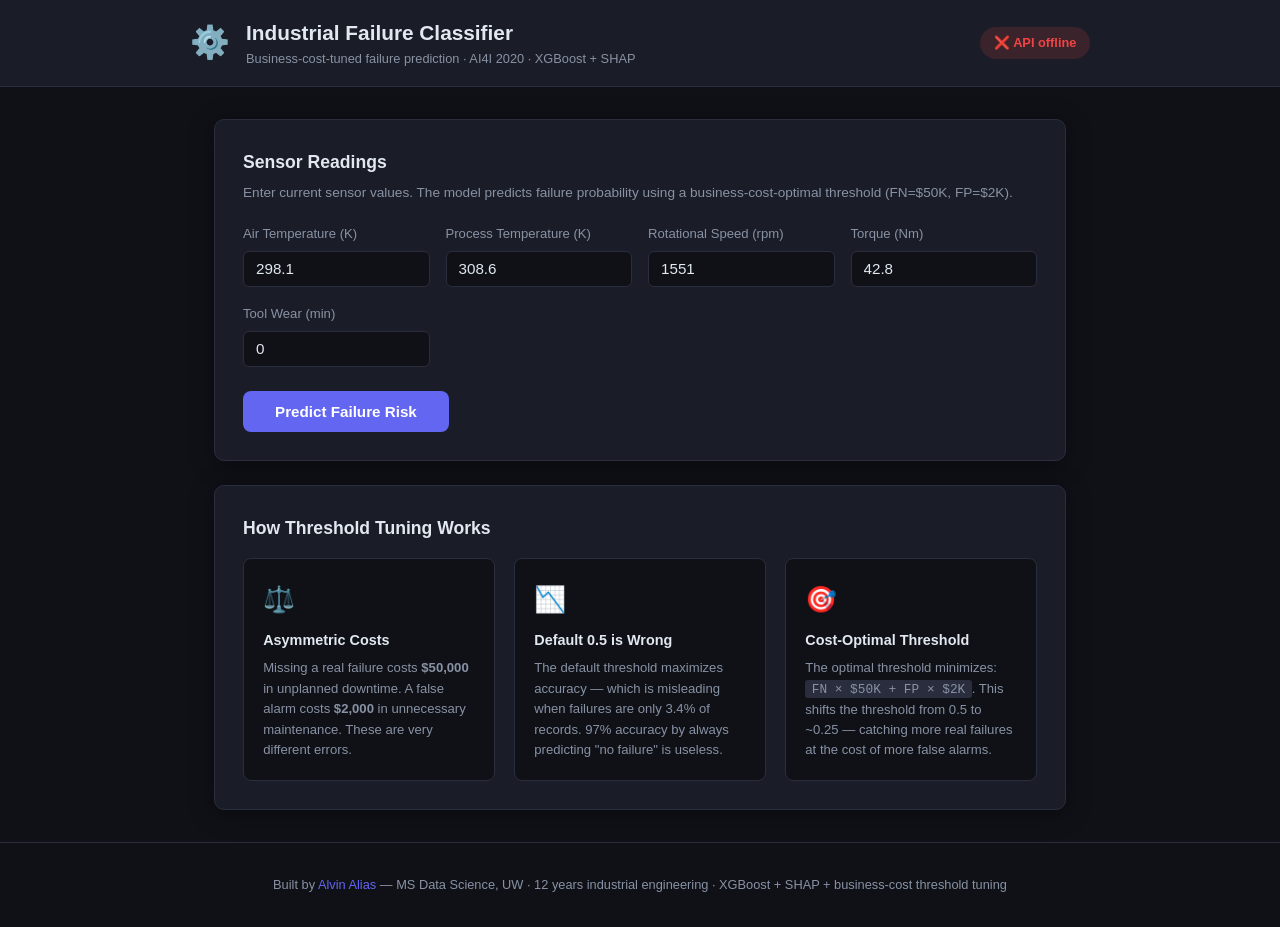
==== frontend/index.html @ fd27b3c8 "Initial scaffold: Industrial Failure Classification slot 7 - XGBoost + SMOTE + SHAP + business-cost " ====
<!DOCTYPE html>
<html lang="en">
<head>
  <meta charset="UTF-8" />
  <meta name="viewport" content="width=device-width, initial-scale=1.0" />
  <title>Industrial Failure Classifier</title>
  <link rel="stylesheet" href="style.css" />
</head>
<body>
  <header>
    <div class="header-inner">
      <div class="header-title">
        <span class="header-icon">⚙️</span>
        <div>
          <h1>Industrial Failure Classifier</h1>
          <p class="header-sub">Business-cost-tuned failure prediction · AI4I 2020 · XGBoost + SHAP</p>
        </div>
      </div>
      <div id="api-status" class="status-badge status-checking">⏳ Checking API…</div>
    </div>
  </header>

  <main>
    <section class="card input-card">
      <h2>Sensor Readings</h2>
      <p class="section-hint">Enter current sensor values. The model predicts failure probability using a business-cost-optimal threshold (FN=$50K, FP=$2K).</p>

      <div class="form-grid">
        <label class="form-group">
          <span class="label-text">Air Temperature (K)</span>
          <input type="number" id="air_temp" value="298.1" step="0.1" min="290" max="310" />
        </label>
        <label class="form-group">
          <span class="label-text">Process Temperature (K)</span>
          <input type="number" id="proc_temp" value="308.6" step="0.1" min="305" max="315" />
        </label>
        <label class="form-group">
          <span class="label-text">Rotational Speed (rpm)</span>
          <input type="number" id="rpm" value="1551" step="1" min="1168" max="2886" />
        </label>
        <label class="form-group">
          <span class="label-text">Torque (Nm)</span>
          <input type="number" id="torque" value="42.8" step="0.1" min="3.8" max="76.6" />
        </label>
        <label class="form-group">
          <span class="label-text">Tool Wear (min)</span>
          <input type="number" id="wear" value="0" step="1" min="0" max="253" />
        </label>
      </div>

      <button id="predict-btn" onclick="runPrediction()">Predict Failure Risk</button>
    </section>

    <section id="result-section" class="card result-card hidden">
      <h2>Risk Assessment</h2>
      <div class="risk-display">
        <div id="risk-badge" class="risk-badge risk-low">
          <span id="risk-icon">✅</span>
          <span id="risk-label">Low Risk</span>
        </div>
        <div class="probability-display">
          <div class="prob-number" id="prob-number">0.00%</div>
          <div class="prob-label">Failure Probability</div>
        </div>
        <div class="threshold-info">
          <span id="threshold-text">Threshold: 0.5 · Prediction: No Failure</span>
        </div>
      </div>

      <div id="cost-warning" class="cost-warning hidden">
        ⚠️ <strong>Estimated cost if failure missed:</strong> <span id="cost-value">$0</span>
      </div>

      <div id="shap-section" class="shap-section hidden">
        <h3>Top Contributing Factors</h3>
        <p class="section-hint">SHAP values show each sensor's contribution to the predicted risk.</p>
        <div id="shap-bars"></div>
      </div>
    </section>

    <section class="card info-card">
      <h2>How Threshold Tuning Works</h2>
      <div class="info-grid">
        <div class="info-item">
          <div class="info-icon">⚖️</div>
          <h3>Asymmetric Costs</h3>
          <p>Missing a real failure costs <strong>$50,000</strong> in unplanned downtime. A false alarm costs <strong>$2,000</strong> in unnecessary maintenance. These are very different errors.</p>
        </div>
        <div class="info-item">
          <div class="info-icon">📉</div>
          <h3>Default 0.5 is Wrong</h3>
          <p>The default threshold maximizes accuracy — which is misleading when failures are only 3.4% of records. 97% accuracy by always predicting "no failure" is useless.</p>
        </div>
        <div class="info-item">
          <div class="info-icon">🎯</div>
          <h3>Cost-Optimal Threshold</h3>
          <p>The optimal threshold minimizes: <code>FN × $50K + FP × $2K</code>. This shifts the threshold from 0.5 to ~0.25 — catching more real failures at the cost of more false alarms.</p>
        </div>
      </div>
    </section>
  </main>

  <footer>
    <p>Built by <a href="https://github.com/aalias01" target="_blank">Alvin Alias</a> — MS Data Science, UW · 12 years industrial engineering · XGBoost + SHAP + business-cost threshold tuning</p>
  </footer>

  <script src="app.js"></script>
</body>
</html>
---- frontend/style.css ----
:root {
  --bg:        #0f1117;
  --surface:   #1a1d27;
  --border:    #2a2d3e;
  --text:      #e2e8f0;
  --muted:     #8892a4;
  --accent:    #6366f1;
  --green:     #22c55e;
  --yellow:    #eab308;
  --red:       #ef4444;
  --radius:    10px;
  --shadow:    0 4px 24px rgba(0,0,0,0.4);
}

* { box-sizing: border-box; margin: 0; padding: 0; }

body {
  background: var(--bg);
  color: var(--text);
  font-family: 'Inter', -apple-system, BlinkMacSystemFont, 'Segoe UI', sans-serif;
  font-size: 15px;
  line-height: 1.6;
  min-height: 100vh;
}

/* Header */
header {
  background: var(--surface);
  border-bottom: 1px solid var(--border);
  padding: 1rem 2rem;
  position: sticky; top: 0; z-index: 100;
}
.header-inner {
  max-width: 900px; margin: 0 auto;
  display: flex; align-items: center; justify-content: space-between; gap: 1rem;
}
.header-title { display: flex; align-items: center; gap: 1rem; }
.header-icon { font-size: 2rem; }
h1 { font-size: 1.3rem; font-weight: 700; }
.header-sub { font-size: 0.8rem; color: var(--muted); }

.status-badge {
  padding: 0.35rem 0.85rem; border-radius: 20px;
  font-size: 0.8rem; font-weight: 600; white-space: nowrap;
}
.status-checking { background: #2a2d3e; color: var(--muted); }
.status-ok       { background: rgba(34,197,94,0.15); color: var(--green); }
.status-error    { background: rgba(239,68,68,0.15); color: var(--red); }

/* Main */
main { max-width: 900px; margin: 0 auto; padding: 2rem 1.5rem; display: flex; flex-direction: column; gap: 1.5rem; }

/* Card */
.card {
  background: var(--surface);
  border: 1px solid var(--border);
  border-radius: var(--radius);
  padding: 1.75rem;
  box-shadow: var(--shadow);
}
.card h2 { font-size: 1.1rem; font-weight: 700; margin-bottom: 0.4rem; }
.section-hint { font-size: 0.85rem; color: var(--muted); margin-bottom: 1.2rem; }

/* Form */
.form-grid {
  display: grid;
  grid-template-columns: repeat(auto-fill, minmax(180px, 1fr));
  gap: 1rem;
  margin-bottom: 1.5rem;
}
.form-group { display: flex; flex-direction: column; gap: 0.4rem; }
.label-text { font-size: 0.82rem; color: var(--muted); font-weight: 500; }
input[type="number"] {
  background: var(--bg); border: 1px solid var(--border);
  color: var(--text); border-radius: 6px; padding: 0.55rem 0.75rem;
  font-size: 0.95rem; width: 100%;
  transition: border-color 0.2s;
}
input[type="number"]:focus { outline: none; border-color: var(--accent); }

button {
  background: var(--accent); color: #fff;
  border: none; border-radius: 8px;
  padding: 0.75rem 2rem; font-size: 0.95rem; font-weight: 600;
  cursor: pointer; transition: background 0.2s, opacity 0.2s;
}
button:hover { background: #818cf8; }
button:disabled { opacity: 0.5; cursor: not-allowed; }

/* Risk display */
.risk-display {
  display: flex; align-items: center; gap: 2rem; flex-wrap: wrap;
  margin-bottom: 1.2rem;
}
.risk-badge {
  display: flex; align-items: center; gap: 0.6rem;
  padding: 0.75rem 1.5rem; border-radius: 8px; font-size: 1.1rem; font-weight: 700;
}
.risk-low    { background: rgba(34,197,94,0.15); color: var(--green); }
.risk-medium { background: rgba(234,179,8,0.15);  color: var(--yellow); }
.risk-high   { background: rgba(239,68,68,0.15);  color: var(--red); }

.probability-display { text-align: center; }
.prob-number { font-size: 2.4rem; font-weight: 800; line-height: 1; }
.prob-label  { font-size: 0.8rem; color: var(--muted); margin-top: 0.2rem; }
.threshold-info { font-size: 0.82rem; color: var(--muted); }

.cost-warning {
  background: rgba(239,68,68,0.1); border: 1px solid rgba(239,68,68,0.3);
  border-radius: 6px; padding: 0.75rem 1rem;
  font-size: 0.9rem; color: var(--red);
  margin-bottom: 1rem;
}

/* SHAP bars */
.shap-section h3 { font-size: 0.95rem; margin-bottom: 0.3rem; }
.shap-bars { margin-top: 0.8rem; display: flex; flex-direction: column; gap: 0.6rem; }
.shap-row { display: grid; grid-template-columns: 180px 1fr 70px; align-items: center; gap: 0.75rem; font-size: 0.82rem; }
.shap-name { color: var(--muted); white-space: nowrap; overflow: hidden; text-overflow: ellipsis; }
.shap-bar-track { background: var(--border); border-radius: 4px; height: 8px; overflow: hidden; }
.shap-bar-fill { height: 100%; border-radius: 4px; min-width: 2px; transition: width 0.4s ease; }
.shap-bar-fill.risk-up   { background: var(--red); }
.shap-bar-fill.risk-down { background: var(--green); }
.shap-value { text-align: right; font-weight: 600; font-variant-numeric: tabular-nums; }

/* Info grid */
.info-grid { display: grid; grid-template-columns: repeat(auto-fill, minmax(240px, 1fr)); gap: 1.2rem; margin-top: 1rem; }
.info-item { background: var(--bg); border: 1px solid var(--border); border-radius: 8px; padding: 1.2rem; }
.info-icon { font-size: 1.6rem; margin-bottom: 0.6rem; }
.info-item h3 { font-size: 0.9rem; font-weight: 700; margin-bottom: 0.4rem; }
.info-item p { font-size: 0.82rem; color: var(--muted); line-height: 1.55; }
code { background: var(--border); padding: 0.1rem 0.4rem; border-radius: 3px; font-size: 0.8rem; }

/* Footer */
footer { text-align: center; padding: 2rem; font-size: 0.8rem; color: var(--muted); border-top: 1px solid var(--border); }
footer a { color: var(--accent); text-decoration: none; }

.hidden { display: none !important; }
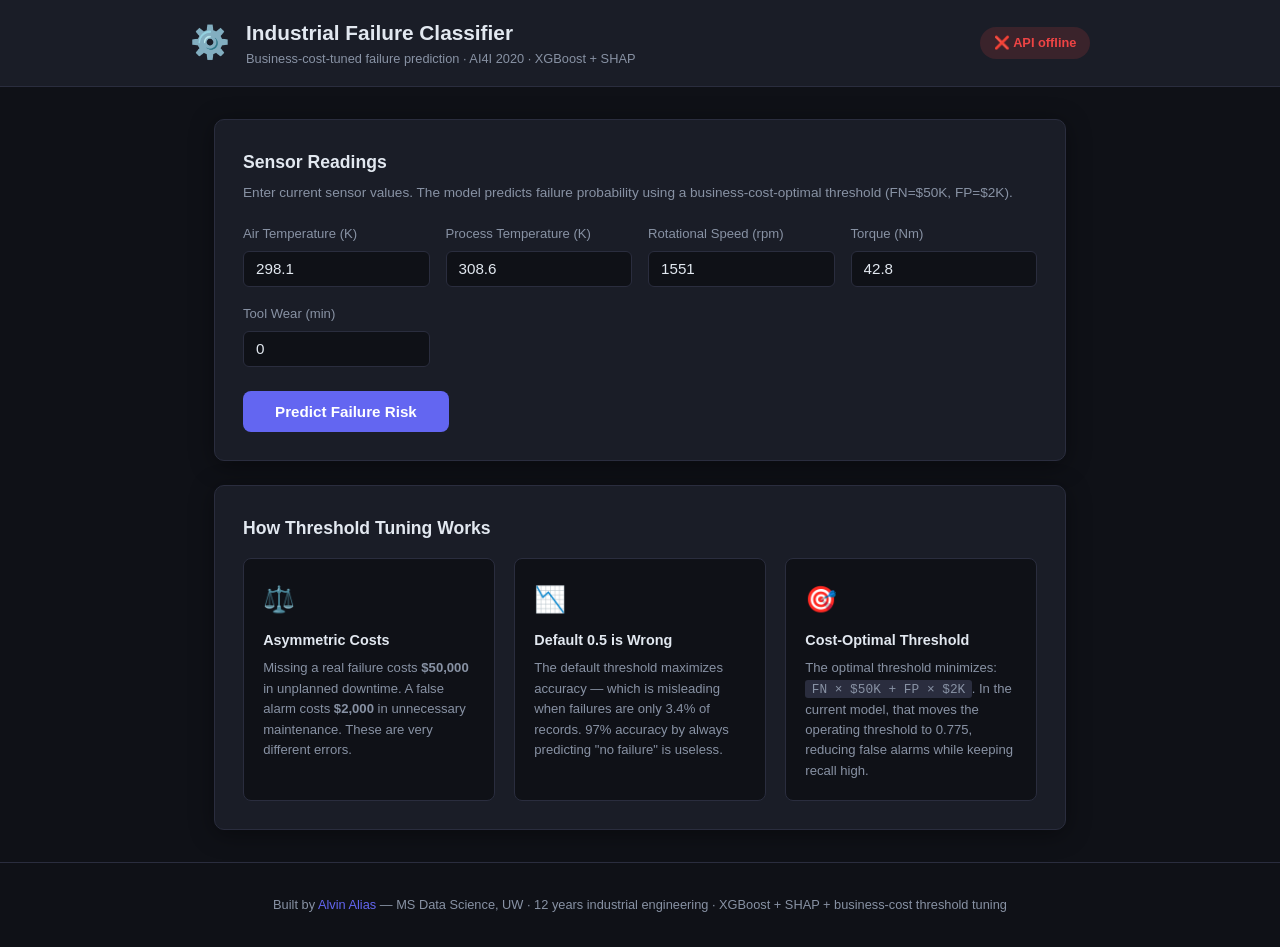
==== commit 175dfd74: "Add executed notebooks, trained model artifacts, and portfolio figures All four notebooks run end-to" ====
--- a/frontend/index.html
+++ b/frontend/index.html
@@ -94,7 +94,7 @@
         <div class="info-item">
           <div class="info-icon">🎯</div>
           <h3>Cost-Optimal Threshold</h3>
-          <p>The optimal threshold minimizes: <code>FN × $50K + FP × $2K</code>. This shifts the threshold from 0.5 to ~0.25 — catching more real failures at the cost of more false alarms.</p>
+          <p>The optimal threshold minimizes: <code>FN × $50K + FP × $2K</code>. In the current model, that moves the operating threshold to 0.775, reducing false alarms while keeping recall high.</p>
         </div>
       </div>
     </section>
@@ -104,6 +104,10 @@
     <p>Built by <a href="https://github.com/aalias01" target="_blank">Alvin Alias</a> — MS Data Science, UW · 12 years industrial engineering · XGBoost + SHAP + business-cost threshold tuning</p>
   </footer>
 
+  <!--
+    For deployment, define window.INDUSTRIAL_FAILURE_API_BASE before app.js:
+    <script>window.INDUSTRIAL_FAILURE_API_BASE = 'https://your-render-api.onrender.com';</script>
+  -->
   <script src="app.js"></script>
 </body>
 </html>
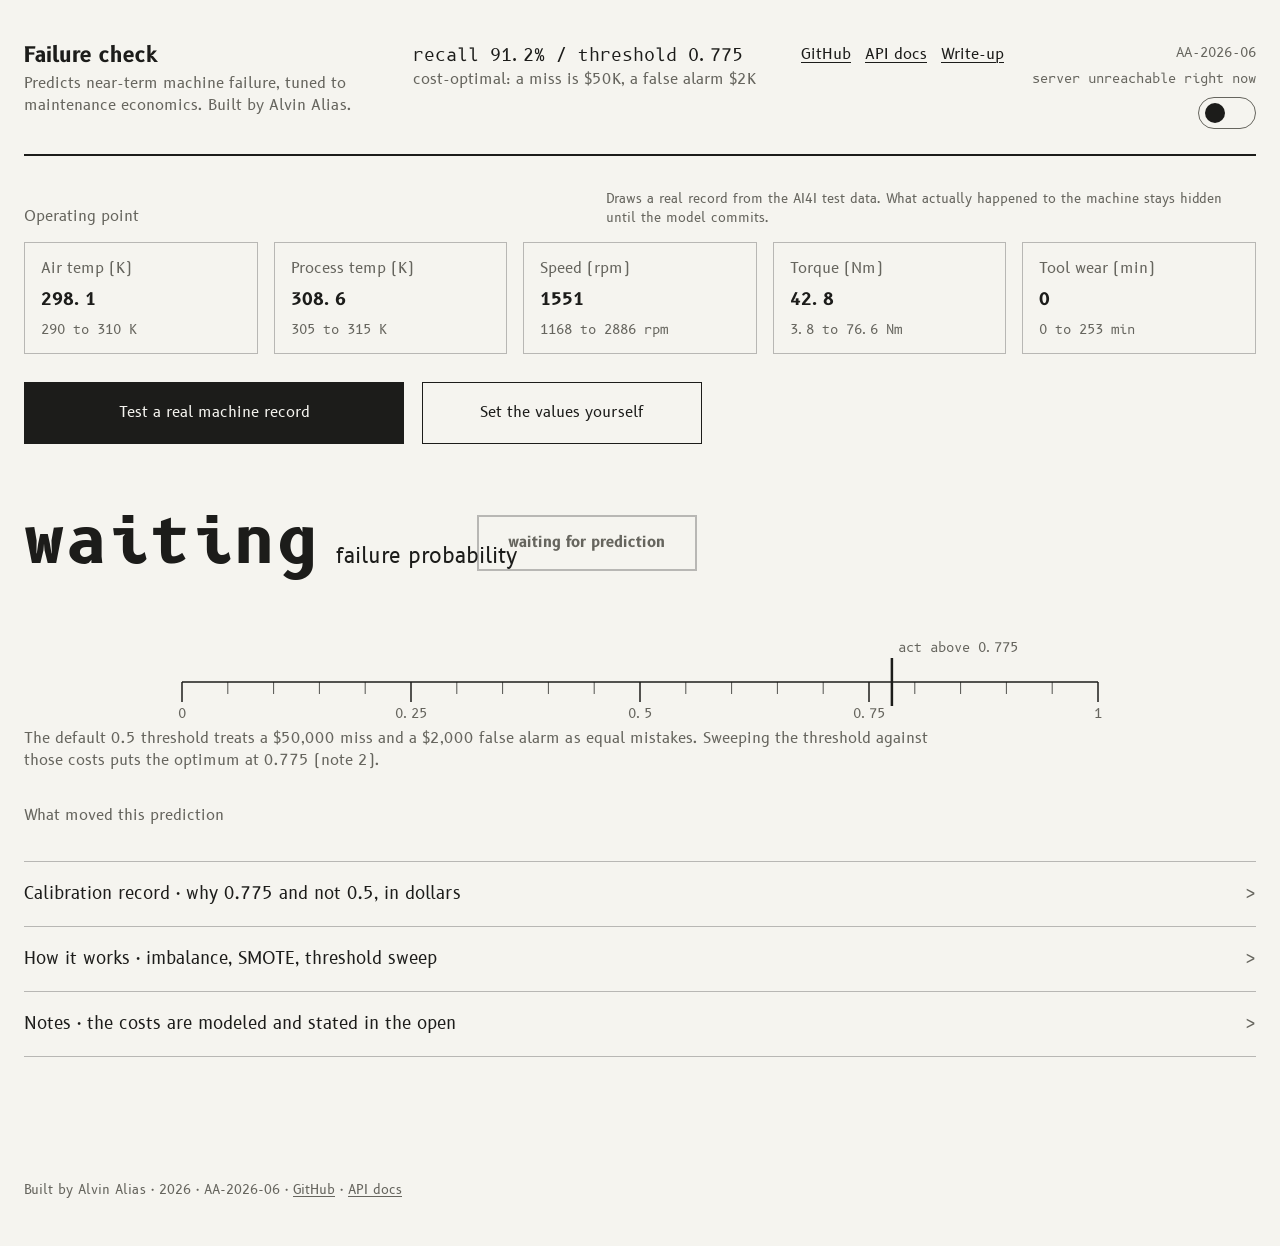
==== commit 249e008b: "Rebuild industrial failure checkpoint" ====
--- a/frontend/index.html
+++ b/frontend/index.html
@@ -3,111 +3,178 @@
 <head>
   <meta charset="UTF-8" />
   <meta name="viewport" content="width=device-width, initial-scale=1.0" />
-  <title>Industrial Failure Classifier</title>
-  <link rel="stylesheet" href="style.css" />
+  <title>Failure check · cost-tuned machine failure prediction</title>
+  <script>
+    (function () {
+      try {
+        var match = document.cookie.match(/(?:^|; )mode=(light|dark)/);
+        var stored = match ? match[1] : localStorage.getItem('mode');
+        var fallback = window.matchMedia('(prefers-color-scheme: dark)').matches ? 'night' : 'day';
+        var theme = stored === 'dark' ? 'night' : stored === 'light' ? 'day' : fallback;
+        document.documentElement.setAttribute('data-theme', theme);
+      } catch (error) {
+        document.documentElement.setAttribute('data-theme', 'day');
+      }
+    })();
+  </script>
+  <link rel="preconnect" href="https://fonts.googleapis.com">
+  <link rel="preconnect" href="https://fonts.gstatic.com" crossorigin>
+  <link href="https://fonts.googleapis.com/css2?family=B612:wght@400;700&family=B612+Mono:wght@400;700&display=swap" rel="stylesheet">
+  <link rel="stylesheet" href="style.css?v=20260705c" />
 </head>
 <body>
-  <header>
-    <div class="header-inner">
-      <div class="header-title">
-        <span class="header-icon">⚙️</span>
-        <div>
-          <h1>Industrial Failure Classifier</h1>
-          <p class="header-sub">Business-cost-tuned failure prediction · AI4I 2020 · XGBoost + SHAP</p>
-        </div>
+  <header class="nameplate">
+    <div class="nameplate-main">
+      <div class="nameplate-title">
+        <h1>Failure check</h1>
+        <p>Predicts near-term machine failure, tuned to maintenance economics. Built by Alvin Alias.</p>
       </div>
-      <div id="api-status" class="status-badge status-checking">⏳ Checking API…</div>
+      <div class="governing-number">
+        <div class="mono">recall 91.2% / threshold 0.775</div>
+        <p>cost-optimal: a miss is $50K, a false alarm $2K</p>
+      </div>
+      <nav class="nameplate-links" aria-label="Project links">
+        <a href="https://github.com/aalias01/industrial-failure-classification">GitHub</a>
+        <a href="https://industrial-failure-classification.onrender.com/docs">API docs</a>
+        <a href="https://alvinalias.com/notes/posts/threshold-economics.html">Write-up</a>
+      </nav>
+      <div class="nameplate-meta">
+        <div class="series mono">AA-2026-06</div>
+        <div id="api-status" class="status-line mono" aria-live="polite">model waking, first run may take up to a minute</div>
+        <button id="mode-toggle" class="mode-toggle" type="button" aria-label="Switch to dark mode" aria-pressed="false">
+          <span class="mode-track">
+            <span class="toggle-knob" aria-hidden="true"></span>
+          </span>
+        </button>
+      </div>
     </div>
+    <div id="compact-warmup" class="compact-warmup hidden" aria-live="polite"></div>
   </header>
 
-  <main>
-    <section class="card input-card">
-      <h2>Sensor Readings</h2>
-      <p class="section-hint">Enter current sensor values. The model predicts failure probability using a business-cost-optimal threshold (FN=$50K, FP=$2K).</p>
+  <main class="instrument">
+    <section class="faceplate" aria-labelledby="inputs-title">
+      <div class="section-head">
+        <h2 id="inputs-title">Operating point</h2>
+        <p>Draws a real record from the AI4I test data. What actually happened to the machine stays hidden until the model commits.</p>
+      </div>
 
-      <div class="form-grid">
-        <label class="form-group">
-          <span class="label-text">Air Temperature (K)</span>
-          <input type="number" id="air_temp" value="298.1" step="0.1" min="290" max="310" />
+      <div class="input-grid">
+        <label class="input-cell">
+          <span>Air temp (K)</span>
+          <input id="air_temp" name="air_temperature_k" type="number" min="290" max="310" step="0.1" value="298.1" />
+          <small class="mono">290 to 310 K</small>
         </label>
-        <label class="form-group">
-          <span class="label-text">Process Temperature (K)</span>
-          <input type="number" id="proc_temp" value="308.6" step="0.1" min="305" max="315" />
+        <label class="input-cell">
+          <span>Process temp (K)</span>
+          <input id="proc_temp" name="process_temperature_k" type="number" min="305" max="315" step="0.1" value="308.6" />
+          <small class="mono">305 to 315 K</small>
         </label>
-        <label class="form-group">
-          <span class="label-text">Rotational Speed (rpm)</span>
-          <input type="number" id="rpm" value="1551" step="1" min="1168" max="2886" />
+        <label class="input-cell">
+          <span>Speed (rpm)</span>
+          <input id="rpm" name="rotational_speed_rpm" type="number" min="1168" max="2886" step="1" value="1551" />
+          <small class="mono">1168 to 2886 rpm</small>
         </label>
-        <label class="form-group">
-          <span class="label-text">Torque (Nm)</span>
-          <input type="number" id="torque" value="42.8" step="0.1" min="3.8" max="76.6" />
+        <label class="input-cell">
+          <span>Torque (Nm)</span>
+          <input id="torque" name="torque_nm" type="number" min="3.8" max="76.6" step="0.1" value="42.8" />
+          <small class="mono">3.8 to 76.6 Nm</small>
         </label>
-        <label class="form-group">
-          <span class="label-text">Tool Wear (min)</span>
-          <input type="number" id="wear" value="0" step="1" min="0" max="253" />
+        <label class="input-cell">
+          <span>Tool wear (min)</span>
+          <input id="wear" name="tool_wear_min" type="number" min="0" max="253" step="1" value="0" />
+          <small class="mono">0 to 253 min</small>
         </label>
       </div>
 
-      <button id="predict-btn" onclick="runPrediction()">Predict Failure Risk</button>
-    </section>
-
-    <section id="result-section" class="card result-card hidden">
-      <h2>Risk Assessment</h2>
-      <div class="risk-display">
-        <div id="risk-badge" class="risk-badge risk-low">
-          <span id="risk-icon">✅</span>
-          <span id="risk-label">Low Risk</span>
-        </div>
-        <div class="probability-display">
-          <div class="prob-number" id="prob-number">0.00%</div>
-          <div class="prob-label">Failure Probability</div>
-        </div>
-        <div class="threshold-info">
-          <span id="threshold-text">Threshold: 0.5 · Prediction: No Failure</span>
-        </div>
-      </div>
-
-      <div id="cost-warning" class="cost-warning hidden">
-        ⚠️ <strong>Estimated cost if failure missed:</strong> <span id="cost-value">$0</span>
-      </div>
-
-      <div id="shap-section" class="shap-section hidden">
-        <h3>Top Contributing Factors</h3>
-        <p class="section-hint">SHAP values show each sensor's contribution to the predicted risk.</p>
-        <div id="shap-bars"></div>
+      <div class="run-row">
+        <button id="known-run" class="primary-button" type="button">Test a real machine record</button>
+        <button id="manual-run" class="secondary-button" type="button">Set the values yourself</button>
+        <div id="run-log" class="run-log mono" aria-live="polite"></div>
       </div>
     </section>
 
-    <section class="card info-card">
-      <h2>How Threshold Tuning Works</h2>
-      <div class="info-grid">
-        <div class="info-item">
-          <div class="info-icon">⚖️</div>
-          <h3>Asymmetric Costs</h3>
-          <p>Missing a real failure costs <strong>$50,000</strong> in unplanned downtime. A false alarm costs <strong>$2,000</strong> in unnecessary maintenance. These are very different errors.</p>
+    <section class="verdict" aria-labelledby="verdict-title">
+      <div class="verdict-band">
+        <div class="probability-block">
+          <div id="probability-value" class="probability-value mono" title="API field: failure_probability">waiting</div>
+          <h2 id="verdict-title">failure probability</h2>
         </div>
-        <div class="info-item">
-          <div class="info-icon">📉</div>
-          <h3>Default 0.5 is Wrong</h3>
-          <p>The default threshold maximizes accuracy — which is misleading when failures are only 3.4% of records. 97% accuracy by always predicting "no failure" is useless.</p>
+        <div id="verdict-stamp" class="verdict-stamp">waiting for prediction</div>
+        <div id="cost-line" class="cost-line hidden"></div>
+      </div>
+
+      <div id="full-warmup" class="full-warmup hidden" aria-live="polite"></div>
+      <div id="error-block" class="error-block hidden" role="alert"></div>
+
+      <div id="probability-scale" class="scale-shell" aria-label="Failure probability scale"></div>
+      <p class="threshold-context">The default 0.5 threshold treats a $50,000 miss and a $2,000 false alarm as equal mistakes. Sweeping the threshold against those costs puts the optimum at 0.775 (note 2).</p>
+
+      <div id="truth-line" class="truth-line hidden"></div>
+    </section>
+
+    <section class="deflection" aria-labelledby="deflection-title">
+      <h2 id="deflection-title">What moved this prediction</h2>
+      <div id="shap-table" class="shap-table"></div>
+    </section>
+
+    <section class="folds" aria-label="Project record">
+      <details>
+        <summary>Calibration record · why 0.775 and not 0.5, in dollars</summary>
+        <div class="fold-content">
+          <div id="sweep-panel" class="sweep-panel hidden">
+            <div class="cost-controls">
+              <label>
+                <span>cost of a missed failure</span>
+                <input id="fn-cost" type="number" min="0" step="1000" value="50000" />
+              </label>
+              <label>
+                <span>cost of a false alarm</span>
+                <input id="fp-cost" type="number" min="0" step="100" value="2000" />
+              </label>
+            </div>
+            <div id="cost-curve" class="cost-curve"></div>
+            <p id="sweep-optimum" class="mono">at these costs the best threshold is 0.775</p>
+            <p>curve computed from the real test-set counts shipped with this page; at $50,000 and $2,000 the optimum is 0.775</p>
+          </div>
+          <div id="sweep-fallback" class="sweep-fallback hidden">
+            <p>The default 0.5 threshold treats a $50,000 miss and a $2,000 false alarm as equal mistakes. Sweeping the threshold against those costs puts the optimum at 0.775 (note 2).</p>
+          </div>
+          <table class="calibration-table">
+            <tbody>
+              <tr><th>Recall 91.2% at threshold 0.775</th><td>62 of 68 test-set failures caught, 6 missed, 83 false alarms</td></tr>
+              <tr><th>PR-AUC 0.841</th><td>XGBoost with SMOTE and class weighting</td></tr>
+              <tr><th>ROC-AUC 0.979</th><td>held-out test set</td></tr>
+              <tr><th>Baselines</th><td>random forest PR-AUC 0.820, logistic regression 0.455</td></tr>
+              <tr><th>Class balance</th><td>Failures are 3.4% of records; accuracy is meaningless here and is not reported</td></tr>
+            </tbody>
+          </table>
         </div>
-        <div class="info-item">
-          <div class="info-icon">🎯</div>
-          <h3>Cost-Optimal Threshold</h3>
-          <p>The optimal threshold minimizes: <code>FN × $50K + FP × $2K</code>. In the current model, that moves the operating threshold to 0.775, reducing false alarms while keeping recall high.</p>
+      </details>
+      <details>
+        <summary>How it works · imbalance, SMOTE, threshold sweep</summary>
+        <div class="fold-content">
+          <p>Failures are rare and expensive, so the work is in the imbalance and the economics: SMOTE plus class weighting for recall, then a threshold sweep that minimizes modeled total cost instead of maximizing F1; the strongest SHAP factors are torque, wear, and speed, which matches the mechanics.</p>
         </div>
-      </div>
+      </details>
+      <details>
+        <summary>Notes · the costs are modeled and stated in the open</summary>
+        <div class="fold-content">
+          <ol class="notes-list">
+            <li>This runs on a free tier that sleeps between visitors. First start takes 30 to 60 seconds; runs after that are quick.</li>
+            <li>The $50,000 and $2,000 figures are modeled costs, chosen to represent unplanned downtime against a scheduled maintenance call; change the costs and the optimal threshold moves. The sweep is in the repo.</li>
+            <li>Known records are drawn from the AI4I 2020 dataset with their recorded outcomes; misses and false alarms print as plainly as catches.</li>
+            <li>This model classifies near-term failure; the turbofan page estimates remaining life. Same domain, different question.</li>
+          </ol>
+        </div>
+      </details>
     </section>
   </main>
 
-  <footer>
-    <p>Built by <a href="https://github.com/aalias01" target="_blank">Alvin Alias</a> — MS Data Science, UW · 12 years industrial engineering · XGBoost + SHAP + business-cost threshold tuning</p>
+  <footer class="footer">
+    Built by Alvin Alias · 2026 · AA-2026-06 · <a href="https://github.com/aalias01/industrial-failure-classification">GitHub</a> · <a href="https://industrial-failure-classification.onrender.com/docs">API docs</a>
   </footer>
 
-  <!--
-    For deployment, define window.INDUSTRIAL_FAILURE_API_BASE before app.js:
-    <script>window.INDUSTRIAL_FAILURE_API_BASE = 'https://your-render-api.onrender.com';</script>
-  -->
-  <script src="app.js"></script>
+  <script>window.INDUSTRIAL_FAILURE_API_BASE = 'https://industrial-failure-classification.onrender.com';</script>
+  <script src="app.js?v=20260705b"></script>
 </body>
 </html>
--- a/frontend/style.css
+++ b/frontend/style.css
@@ -1,138 +1,772 @@
 :root {
-  --bg:        #0f1117;
-  --surface:   #1a1d27;
-  --border:    #2a2d3e;
-  --text:      #e2e8f0;
-  --muted:     #8892a4;
-  --accent:    #6366f1;
-  --green:     #22c55e;
-  --yellow:    #eab308;
-  --red:       #ef4444;
-  --radius:    10px;
-  --shadow:    0 4px 24px rgba(0,0,0,0.4);
-}
-
-* { box-sizing: border-box; margin: 0; padding: 0; }
+  --paper: #f5f4ef;
+  --ink: #1c1c1a;
+  --ink-2: #66655e;
+  --red: #a8301f;
+  --line: rgba(28, 28, 26, 0.28);
+  --hatch: rgba(28, 28, 26, 0.12);
+}
+
+:root[data-theme="night"] {
+  --paper: #201f1c;
+  --ink: #eae7df;
+  --ink-2: #a3a096;
+  --red: #e57458;
+  --line: rgba(234, 231, 223, 0.28);
+  --hatch: rgba(234, 231, 223, 0.12);
+}
+
+* {
+  box-sizing: border-box;
+}
+
+html {
+  background: var(--paper);
+  color: var(--ink);
+  color-scheme: light;
+}
+
+html[data-theme="night"] {
+  color-scheme: dark;
+}
 
 body {
-  background: var(--bg);
-  color: var(--text);
-  font-family: 'Inter', -apple-system, BlinkMacSystemFont, 'Segoe UI', sans-serif;
+  margin: 0;
+  min-height: 100vh;
+  background: var(--paper);
+  color: var(--ink);
+  font-family: "B612", Arial, sans-serif;
   font-size: 15px;
-  line-height: 1.6;
-  min-height: 100vh;
-}
-
-/* Header */
-header {
-  background: var(--surface);
-  border-bottom: 1px solid var(--border);
-  padding: 1rem 2rem;
-  position: sticky; top: 0; z-index: 100;
-}
-.header-inner {
-  max-width: 900px; margin: 0 auto;
-  display: flex; align-items: center; justify-content: space-between; gap: 1rem;
-}
-.header-title { display: flex; align-items: center; gap: 1rem; }
-.header-icon { font-size: 2rem; }
-h1 { font-size: 1.3rem; font-weight: 700; }
-.header-sub { font-size: 0.8rem; color: var(--muted); }
-
-.status-badge {
-  padding: 0.35rem 0.85rem; border-radius: 20px;
-  font-size: 0.8rem; font-weight: 600; white-space: nowrap;
-}
-.status-checking { background: #2a2d3e; color: var(--muted); }
-.status-ok       { background: rgba(34,197,94,0.15); color: var(--green); }
-.status-error    { background: rgba(239,68,68,0.15); color: var(--red); }
-
-/* Main */
-main { max-width: 900px; margin: 0 auto; padding: 2rem 1.5rem; display: flex; flex-direction: column; gap: 1.5rem; }
-
-/* Card */
-.card {
-  background: var(--surface);
-  border: 1px solid var(--border);
-  border-radius: var(--radius);
-  padding: 1.75rem;
-  box-shadow: var(--shadow);
-}
-.card h2 { font-size: 1.1rem; font-weight: 700; margin-bottom: 0.4rem; }
-.section-hint { font-size: 0.85rem; color: var(--muted); margin-bottom: 1.2rem; }
-
-/* Form */
-.form-grid {
-  display: grid;
-  grid-template-columns: repeat(auto-fill, minmax(180px, 1fr));
-  gap: 1rem;
-  margin-bottom: 1.5rem;
-}
-.form-group { display: flex; flex-direction: column; gap: 0.4rem; }
-.label-text { font-size: 0.82rem; color: var(--muted); font-weight: 500; }
-input[type="number"] {
-  background: var(--bg); border: 1px solid var(--border);
-  color: var(--text); border-radius: 6px; padding: 0.55rem 0.75rem;
-  font-size: 0.95rem; width: 100%;
-  transition: border-color 0.2s;
-}
-input[type="number"]:focus { outline: none; border-color: var(--accent); }
-
-button {
-  background: var(--accent); color: #fff;
-  border: none; border-radius: 8px;
-  padding: 0.75rem 2rem; font-size: 0.95rem; font-weight: 600;
-  cursor: pointer; transition: background 0.2s, opacity 0.2s;
-}
-button:hover { background: #818cf8; }
-button:disabled { opacity: 0.5; cursor: not-allowed; }
-
-/* Risk display */
-.risk-display {
-  display: flex; align-items: center; gap: 2rem; flex-wrap: wrap;
-  margin-bottom: 1.2rem;
-}
-.risk-badge {
-  display: flex; align-items: center; gap: 0.6rem;
-  padding: 0.75rem 1.5rem; border-radius: 8px; font-size: 1.1rem; font-weight: 700;
-}
-.risk-low    { background: rgba(34,197,94,0.15); color: var(--green); }
-.risk-medium { background: rgba(234,179,8,0.15);  color: var(--yellow); }
-.risk-high   { background: rgba(239,68,68,0.15);  color: var(--red); }
-
-.probability-display { text-align: center; }
-.prob-number { font-size: 2.4rem; font-weight: 800; line-height: 1; }
-.prob-label  { font-size: 0.8rem; color: var(--muted); margin-top: 0.2rem; }
-.threshold-info { font-size: 0.82rem; color: var(--muted); }
-
-.cost-warning {
-  background: rgba(239,68,68,0.1); border: 1px solid rgba(239,68,68,0.3);
-  border-radius: 6px; padding: 0.75rem 1rem;
-  font-size: 0.9rem; color: var(--red);
-  margin-bottom: 1rem;
-}
-
-/* SHAP bars */
-.shap-section h3 { font-size: 0.95rem; margin-bottom: 0.3rem; }
-.shap-bars { margin-top: 0.8rem; display: flex; flex-direction: column; gap: 0.6rem; }
-.shap-row { display: grid; grid-template-columns: 180px 1fr 70px; align-items: center; gap: 0.75rem; font-size: 0.82rem; }
-.shap-name { color: var(--muted); white-space: nowrap; overflow: hidden; text-overflow: ellipsis; }
-.shap-bar-track { background: var(--border); border-radius: 4px; height: 8px; overflow: hidden; }
-.shap-bar-fill { height: 100%; border-radius: 4px; min-width: 2px; transition: width 0.4s ease; }
-.shap-bar-fill.risk-up   { background: var(--red); }
-.shap-bar-fill.risk-down { background: var(--green); }
-.shap-value { text-align: right; font-weight: 600; font-variant-numeric: tabular-nums; }
-
-/* Info grid */
-.info-grid { display: grid; grid-template-columns: repeat(auto-fill, minmax(240px, 1fr)); gap: 1.2rem; margin-top: 1rem; }
-.info-item { background: var(--bg); border: 1px solid var(--border); border-radius: 8px; padding: 1.2rem; }
-.info-icon { font-size: 1.6rem; margin-bottom: 0.6rem; }
-.info-item h3 { font-size: 0.9rem; font-weight: 700; margin-bottom: 0.4rem; }
-.info-item p { font-size: 0.82rem; color: var(--muted); line-height: 1.55; }
-code { background: var(--border); padding: 0.1rem 0.4rem; border-radius: 3px; font-size: 0.8rem; }
-
-/* Footer */
-footer { text-align: center; padding: 2rem; font-size: 0.8rem; color: var(--muted); border-top: 1px solid var(--border); }
-footer a { color: var(--accent); text-decoration: none; }
-
-.hidden { display: none !important; }
+  line-height: 1.45;
+}
+
+button,
+input {
+  font: inherit;
+}
+
+a {
+  color: var(--ink);
+  text-decoration-thickness: 1px;
+  text-underline-offset: 0.18em;
+}
+
+a:hover {
+  text-decoration-thickness: 2px;
+}
+
+.mono,
+input {
+  font-family: "B612 Mono", monospace;
+}
+
+.hidden {
+  display: none !important;
+}
+
+.nameplate,
+.instrument,
+.footer {
+  width: min(100% - 48px, 1440px);
+  margin: 0 auto;
+}
+
+.nameplate {
+  padding: 44px 0 24px;
+  border-bottom: 2.5px solid var(--ink);
+}
+
+.nameplate-main {
+  display: grid;
+  grid-template-columns: minmax(260px, 1fr) 360px auto auto;
+  gap: 28px;
+  align-items: start;
+}
+
+.nameplate h1 {
+  margin: 0 0 6px;
+  font-size: 21px;
+  line-height: 1.1;
+}
+
+.nameplate p {
+  margin: 0;
+  color: var(--ink-2);
+}
+
+.governing-number .mono {
+  font-size: 17px;
+  white-space: nowrap;
+}
+
+.governing-number {
+  min-width: 360px;
+}
+
+.nameplate-links {
+  display: flex;
+  gap: 14px;
+  align-items: center;
+  white-space: nowrap;
+}
+
+.nameplate-meta {
+  display: grid;
+  gap: 8px;
+  justify-items: end;
+}
+
+.series,
+.status-line {
+  font-size: 12.5px;
+  color: var(--ink-2);
+}
+
+.mode-toggle {
+  display: inline-flex;
+  align-items: center;
+  gap: 10px;
+  min-height: 34px;
+  padding: 0;
+  border: 0;
+  background: transparent;
+  color: var(--ink-2);
+  cursor: pointer;
+}
+
+.mode-track {
+  position: relative;
+  width: 58px;
+  height: 32px;
+  border: 1.5px solid var(--ink-2);
+  border-radius: 999px;
+}
+
+.toggle-knob {
+  position: absolute;
+  top: 5px;
+  left: 6px;
+  width: 20px;
+  height: 20px;
+  border-radius: 50%;
+  background: var(--ink);
+  transition: transform 180ms ease;
+}
+
+html[data-theme="night"] .toggle-knob {
+  transform: translateX(25px);
+}
+
+.instrument {
+  padding: 34px 0 54px;
+}
+
+.faceplate,
+.verdict,
+.deflection,
+.folds {
+  margin: 0 0 34px;
+}
+
+.section-head {
+  display: flex;
+  justify-content: space-between;
+  gap: 24px;
+  align-items: end;
+  margin-bottom: 14px;
+}
+
+h2 {
+  margin: 0;
+  font-size: 21px;
+  font-weight: 400;
+}
+
+.section-head h2 {
+  font-size: 15px;
+  color: var(--ink-2);
+}
+
+.section-head p {
+  max-width: 650px;
+  margin: 0;
+  color: var(--ink-2);
+  font-size: 13px;
+}
+
+.input-grid {
+  display: grid;
+  grid-template-columns: repeat(5, minmax(0, 1fr));
+  gap: 16px;
+}
+
+.input-cell {
+  display: grid;
+  min-height: 112px;
+  padding: 15px 16px 13px;
+  border: 1.5px solid var(--line);
+  align-content: start;
+  gap: 8px;
+}
+
+.input-cell span {
+  color: var(--ink-2);
+}
+
+.input-cell input {
+  width: 100%;
+  min-width: 0;
+  padding: 0;
+  border: 0;
+  border-bottom: 1px solid transparent;
+  background: transparent;
+  color: var(--ink);
+  font-size: 17px;
+  font-weight: 700;
+  outline: none;
+}
+
+.input-cell input:focus {
+  border-bottom-color: var(--ink);
+}
+
+.input-cell small {
+  color: var(--ink-2);
+  font-size: 12.5px;
+}
+
+.run-row {
+  display: grid;
+  grid-template-columns: minmax(220px, 380px) minmax(200px, 280px) 1fr;
+  gap: 18px;
+  align-items: center;
+  margin-top: 28px;
+}
+
+.primary-button,
+.secondary-button {
+  min-height: 62px;
+  padding: 0 24px;
+  border-radius: 0;
+  cursor: pointer;
+}
+
+.primary-button {
+  border: 1.5px solid var(--ink);
+  background: var(--ink);
+  color: var(--paper);
+}
+
+.secondary-button {
+  border: 1.5px solid var(--ink);
+  background: var(--paper);
+  color: var(--ink);
+}
+
+button:disabled {
+  cursor: wait;
+  background-image:
+    repeating-linear-gradient(
+      45deg,
+      transparent 0,
+      transparent 6px,
+      var(--hatch) 6px,
+      var(--hatch) 12px
+    );
+}
+
+button:focus,
+input:focus,
+summary:focus {
+  outline: 2px solid var(--ink);
+  outline-offset: 2px;
+}
+
+.run-log {
+  min-height: 42px;
+  color: var(--ink-2);
+  font-size: 13px;
+}
+
+.run-log div + div {
+  margin-top: 3px;
+}
+
+.verdict {
+  padding-top: 6px;
+}
+
+.verdict-band {
+  display: grid;
+  grid-template-columns: minmax(260px, 0.8fr) auto 1fr;
+  gap: 28px;
+  align-items: center;
+  min-height: 118px;
+}
+
+.probability-block {
+  display: flex;
+  gap: 18px;
+  align-items: baseline;
+  min-width: 0;
+}
+
+.probability-value {
+  font-size: clamp(2.5rem, 6vw, 4rem);
+  line-height: 1;
+  font-weight: 700;
+  letter-spacing: 0;
+  white-space: nowrap;
+}
+
+.probability-block h2 {
+  font-size: 21px;
+  white-space: nowrap;
+}
+
+.verdict-stamp {
+  min-width: 220px;
+  padding: 15px 24px;
+  border: 2.5px solid var(--line);
+  color: var(--ink-2);
+  text-align: center;
+  font-weight: 700;
+}
+
+.verdict-stamp.is-high {
+  border-color: var(--red);
+  color: var(--red);
+}
+
+.cost-line {
+  color: var(--red);
+  font-size: 17px;
+}
+
+.scale-shell {
+  width: 100%;
+  min-height: 124px;
+  margin-top: 10px;
+}
+
+.scale-shell svg {
+  display: block;
+  width: 100%;
+  height: 124px;
+  overflow: visible;
+}
+
+.scale-line,
+.scale-tick,
+.scale-limit,
+.scale-marker,
+.scale-zone-line,
+.warm-line,
+.warm-tick,
+.curve-line {
+  vector-effect: non-scaling-stroke;
+}
+
+.scale-line,
+.scale-tick,
+.warm-line,
+.warm-tick {
+  stroke: var(--ink);
+  stroke-width: 1.5;
+}
+
+.scale-minor {
+  stroke: var(--ink);
+  stroke-width: 1;
+  opacity: 0.75;
+}
+
+.scale-limit {
+  stroke: var(--ink);
+  stroke-width: 2.5;
+}
+
+.scale-marker {
+  fill: var(--ink);
+}
+
+.scale-marker.is-high {
+  fill: var(--red);
+}
+
+.scale-label,
+.scale-zone-label,
+.warm-label,
+.curve-label {
+  fill: var(--ink-2);
+  font-family: "B612 Mono", monospace;
+  font-size: 12.5px;
+}
+
+.threshold-context {
+  max-width: 920px;
+  margin: -8px 0 22px;
+  color: var(--ink-2);
+}
+
+.truth-line {
+  padding-top: 18px;
+  border-top: 1px solid var(--line);
+  font-size: 17px;
+}
+
+.truth-line.is-missed {
+  color: var(--red);
+}
+
+.deflection {
+  display: grid;
+  grid-template-columns: minmax(220px, 330px) 1fr;
+  gap: 36px;
+  align-items: start;
+}
+
+.deflection h2 {
+  font-size: 15px;
+  color: var(--ink-2);
+}
+
+.shap-table {
+  display: grid;
+  gap: 10px;
+}
+
+.shap-row {
+  display: grid;
+  grid-template-columns: minmax(150px, 240px) minmax(220px, 1fr) 88px;
+  gap: 14px;
+  align-items: center;
+}
+
+.shap-name {
+  min-width: 0;
+}
+
+.shap-name small {
+  display: block;
+  color: var(--ink-2);
+  font-size: 12.5px;
+}
+
+.shap-bar {
+  position: relative;
+  height: 24px;
+}
+
+.shap-zero {
+  position: absolute;
+  top: 0;
+  bottom: 0;
+  left: 50%;
+  width: 2.5px;
+  background: var(--ink);
+}
+
+.shap-fill {
+  position: absolute;
+  top: 5px;
+  height: 14px;
+  border: 1.5px solid var(--ink);
+  background: var(--ink);
+}
+
+.shap-fill.negative {
+  background: transparent;
+}
+
+.shap-value {
+  text-align: right;
+}
+
+.folds {
+  display: grid;
+  border-top: 1px solid var(--line);
+}
+
+details {
+  border-bottom: 1px solid var(--line);
+}
+
+summary {
+  display: flex;
+  min-height: 64px;
+  align-items: center;
+  justify-content: space-between;
+  gap: 20px;
+  list-style: none;
+  cursor: pointer;
+  font-size: 17px;
+}
+
+summary::-webkit-details-marker {
+  display: none;
+}
+
+summary::after {
+  content: ">";
+  color: var(--ink-2);
+  font-family: "B612 Mono", monospace;
+}
+
+details[open] summary::after {
+  content: "v";
+}
+
+.fold-content {
+  padding: 0 0 24px;
+  color: var(--ink);
+}
+
+.fold-content p {
+  max-width: 900px;
+  margin: 0 0 16px;
+}
+
+.cost-controls {
+  display: grid;
+  grid-template-columns: repeat(2, minmax(220px, 280px));
+  gap: 16px;
+  margin-bottom: 16px;
+}
+
+.cost-controls label {
+  display: grid;
+  gap: 6px;
+  color: var(--ink-2);
+}
+
+.cost-controls input {
+  width: 100%;
+  padding: 10px 12px;
+  border: 1.5px solid var(--line);
+  background: transparent;
+  color: var(--ink);
+}
+
+.cost-curve {
+  min-height: 190px;
+  margin-bottom: 8px;
+}
+
+.cost-curve svg {
+  display: block;
+  width: 100%;
+  height: 190px;
+}
+
+.curve-line {
+  fill: none;
+  stroke: var(--ink);
+  stroke-width: 1.5;
+}
+
+.curve-grid {
+  stroke: var(--line);
+  stroke-width: 1;
+}
+
+.curve-marker {
+  fill: var(--ink);
+}
+
+.calibration-table {
+  width: 100%;
+  margin-top: 18px;
+  border-collapse: collapse;
+}
+
+.calibration-table th,
+.calibration-table td {
+  padding: 11px 0;
+  border-top: 1px solid var(--line);
+  text-align: left;
+  vertical-align: top;
+  font-size: 13px;
+}
+
+.calibration-table th {
+  width: 42%;
+  padding-right: 24px;
+  font-weight: 700;
+}
+
+.notes-list {
+  margin: 0;
+  padding-left: 22px;
+}
+
+.notes-list li {
+  margin-bottom: 10px;
+}
+
+.error-block {
+  margin: 8px 0 20px;
+  padding: 14px 16px;
+  border: 2.5px solid var(--red);
+  color: var(--red);
+}
+
+.error-detail {
+  margin-top: 6px;
+  font-size: 13px;
+}
+
+.compact-warmup,
+.full-warmup {
+  margin-top: 14px;
+  color: var(--ink-2);
+}
+
+.full-warmup {
+  margin-bottom: 18px;
+}
+
+.warmup-meter {
+  display: grid;
+  grid-template-columns: 1fr auto;
+  gap: 18px;
+  align-items: center;
+}
+
+.compact-warmup .warmup-meter {
+  grid-template-columns: minmax(180px, 320px) auto;
+}
+
+.warm-number {
+  display: grid;
+  gap: 2px;
+  justify-items: end;
+}
+
+.warm-value {
+  color: var(--ink);
+  font-family: "B612 Mono", monospace;
+  font-size: 21px;
+  font-weight: 700;
+}
+
+.warm-number.is-overrun .warm-value,
+.warm-number.is-overrun .warm-caption {
+  color: var(--red);
+}
+
+.warm-caption,
+.warm-log {
+  font-family: "B612 Mono", monospace;
+  font-size: 12.5px;
+  color: var(--ink-2);
+}
+
+.warm-log {
+  grid-column: 1 / -1;
+}
+
+.footer {
+  padding: 36px 0 46px;
+  color: var(--ink-2);
+  font-size: 13px;
+}
+
+.footer a {
+  color: var(--ink-2);
+}
+
+@media (prefers-reduced-motion: reduce) {
+  *,
+  *::before,
+  *::after {
+    transition: none !important;
+    scroll-behavior: auto !important;
+  }
+}
+
+@media (max-width: 980px) {
+  .nameplate-main {
+    grid-template-columns: 1fr 1fr;
+  }
+
+  .nameplate-meta {
+    justify-items: start;
+  }
+
+  .input-grid {
+    grid-template-columns: repeat(2, minmax(0, 1fr));
+  }
+
+  .run-row,
+  .verdict-band,
+  .deflection {
+    grid-template-columns: 1fr;
+  }
+
+  .probability-block {
+    align-items: end;
+  }
+
+  .shap-row {
+    grid-template-columns: 1fr;
+    gap: 6px;
+  }
+
+  .shap-value {
+    text-align: left;
+  }
+}
+
+@media (max-width: 640px) {
+  .nameplate,
+  .instrument,
+  .footer {
+    width: min(100% - 28px, 1440px);
+  }
+
+  .nameplate {
+    padding-top: 28px;
+  }
+
+  .nameplate-main,
+  .cost-controls,
+  .warmup-meter,
+  .compact-warmup .warmup-meter {
+    grid-template-columns: 1fr;
+  }
+
+  .nameplate-links {
+    flex-wrap: wrap;
+  }
+
+  .input-cell {
+    min-height: 102px;
+  }
+
+  .run-row {
+    gap: 12px;
+  }
+
+  .primary-button,
+  .secondary-button {
+    width: 100%;
+  }
+
+  .probability-block {
+    display: grid;
+    gap: 8px;
+  }
+
+  .probability-block h2 {
+    white-space: normal;
+  }
+
+  .verdict-stamp {
+    min-width: 0;
+  }
+
+  summary {
+    font-size: 15px;
+  }
+}
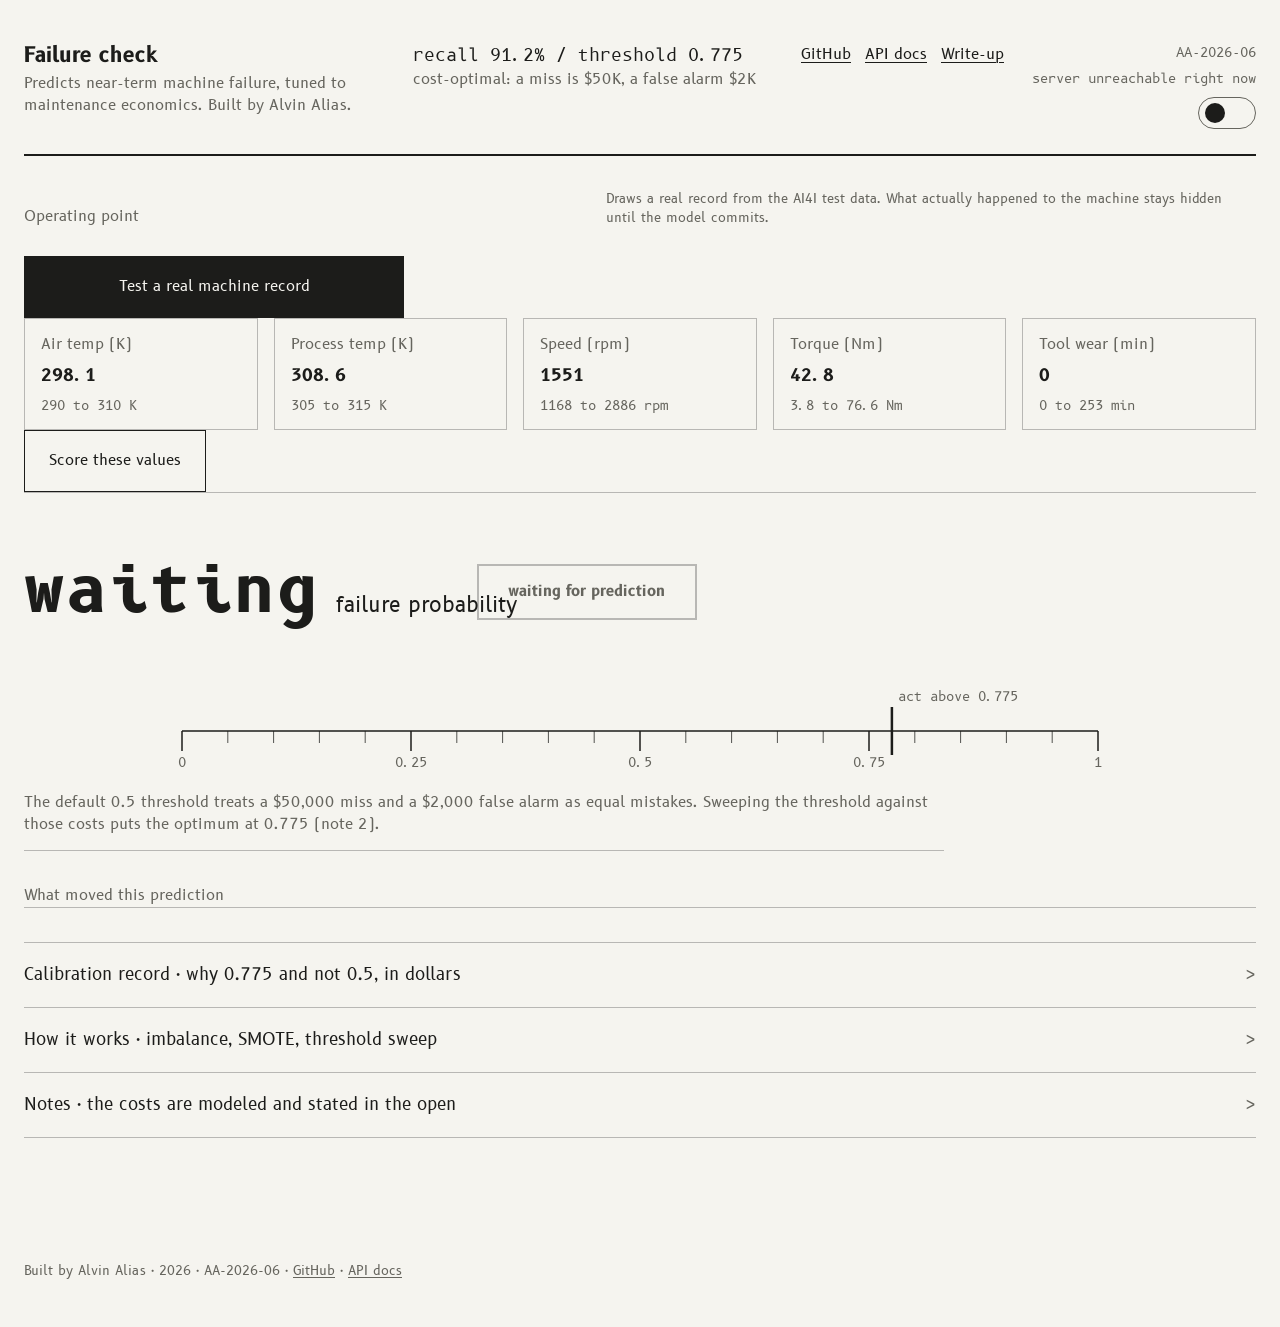
==== commit d6597162: "Improve mobile demo layout" ====
--- a/frontend/index.html
+++ b/frontend/index.html
@@ -35,7 +35,7 @@
       </div>
       <nav class="nameplate-links" aria-label="Project links">
         <a href="https://github.com/aalias01/industrial-failure-classification">GitHub</a>
-        <a href="https://industrial-failure-classification.onrender.com/docs">API docs</a>
+        <a href="https://alvinalias-portfolio-ml-api.hf.space/industrial/docs">API docs</a>
         <a href="https://alvinalias.com/notes/posts/threshold-economics.html">Write-up</a>
       </nav>
       <div class="nameplate-meta">
@@ -58,39 +58,44 @@
         <p>Draws a real record from the AI4I test data. What actually happened to the machine stays hidden until the model commits.</p>
       </div>
 
-      <div class="input-grid">
-        <label class="input-cell">
-          <span>Air temp (K)</span>
-          <input id="air_temp" name="air_temperature_k" type="number" min="290" max="310" step="0.1" value="298.1" />
-          <small class="mono">290 to 310 K</small>
-        </label>
-        <label class="input-cell">
-          <span>Process temp (K)</span>
-          <input id="proc_temp" name="process_temperature_k" type="number" min="305" max="315" step="0.1" value="308.6" />
-          <small class="mono">305 to 315 K</small>
-        </label>
-        <label class="input-cell">
-          <span>Speed (rpm)</span>
-          <input id="rpm" name="rotational_speed_rpm" type="number" min="1168" max="2886" step="1" value="1551" />
-          <small class="mono">1168 to 2886 rpm</small>
-        </label>
-        <label class="input-cell">
-          <span>Torque (Nm)</span>
-          <input id="torque" name="torque_nm" type="number" min="3.8" max="76.6" step="0.1" value="42.8" />
-          <small class="mono">3.8 to 76.6 Nm</small>
-        </label>
-        <label class="input-cell">
-          <span>Tool wear (min)</span>
-          <input id="wear" name="tool_wear_min" type="number" min="0" max="253" step="1" value="0" />
-          <small class="mono">0 to 253 min</small>
-        </label>
+      <div class="run-row">
+        <button id="known-run" class="primary-button" type="button">Test a real machine record</button>
+        <div id="run-log" class="run-log mono" aria-live="polite"></div>
       </div>
 
-      <div class="run-row">
-        <button id="known-run" class="primary-button" type="button">Test a real machine record</button>
-        <button id="manual-run" class="secondary-button" type="button">Set the values yourself</button>
-        <div id="run-log" class="run-log mono" aria-live="polite"></div>
-      </div>
+      <details class="manual-values mobile-disclosure" data-mobile-disclosure open>
+        <summary>Set the values yourself</summary>
+        <div class="mobile-disclosure__body">
+          <div class="input-grid">
+            <label class="input-cell">
+              <span>Air temp (K)</span>
+              <input id="air_temp" name="air_temperature_k" type="number" min="290" max="310" step="0.1" value="298.1" />
+              <small class="mono">290 to 310 K</small>
+            </label>
+            <label class="input-cell">
+              <span>Process temp (K)</span>
+              <input id="proc_temp" name="process_temperature_k" type="number" min="305" max="315" step="0.1" value="308.6" />
+              <small class="mono">305 to 315 K</small>
+            </label>
+            <label class="input-cell">
+              <span>Speed (rpm)</span>
+              <input id="rpm" name="rotational_speed_rpm" type="number" min="1168" max="2886" step="1" value="1551" />
+              <small class="mono">1168 to 2886 rpm</small>
+            </label>
+            <label class="input-cell">
+              <span>Torque (Nm)</span>
+              <input id="torque" name="torque_nm" type="number" min="3.8" max="76.6" step="0.1" value="42.8" />
+              <small class="mono">3.8 to 76.6 Nm</small>
+            </label>
+            <label class="input-cell">
+              <span>Tool wear (min)</span>
+              <input id="wear" name="tool_wear_min" type="number" min="0" max="253" step="1" value="0" />
+              <small class="mono">0 to 253 min</small>
+            </label>
+          </div>
+          <button id="manual-run" class="secondary-button" type="button">Score these values</button>
+        </div>
+      </details>
     </section>
 
     <section class="verdict" aria-labelledby="verdict-title">
@@ -107,15 +112,21 @@
       <div id="error-block" class="error-block hidden" role="alert"></div>
 
       <div id="probability-scale" class="scale-shell" aria-label="Failure probability scale"></div>
-      <p class="threshold-context">The default 0.5 threshold treats a $50,000 miss and a $2,000 false alarm as equal mistakes. Sweeping the threshold against those costs puts the optimum at 0.775 (note 2).</p>
+      <details class="threshold-context mobile-disclosure" data-mobile-disclosure open>
+        <summary>Why the threshold is 0.775</summary>
+        <p class="mobile-disclosure__body">The default 0.5 threshold treats a $50,000 miss and a $2,000 false alarm as equal mistakes. Sweeping the threshold against those costs puts the optimum at 0.775 (note 2).</p>
+      </details>
 
       <div id="truth-line" class="truth-line hidden"></div>
     </section>
 
-    <section class="deflection" aria-labelledby="deflection-title">
-      <h2 id="deflection-title">What moved this prediction</h2>
-      <div id="shap-table" class="shap-table"></div>
-    </section>
+    <details class="deflection mobile-disclosure" data-mobile-disclosure open>
+      <summary>What moved this prediction</summary>
+      <section class="mobile-disclosure__body" aria-labelledby="deflection-title">
+        <h2 id="deflection-title">What moved this prediction</h2>
+        <div id="shap-table" class="shap-table"></div>
+      </section>
+    </details>
 
     <section class="folds" aria-label="Project record">
       <details>
@@ -160,7 +171,7 @@
         <summary>Notes · the costs are modeled and stated in the open</summary>
         <div class="fold-content">
           <ol class="notes-list">
-            <li>This runs on a free tier that sleeps between visitors. First start takes 30 to 60 seconds; runs after that are quick.</li>
+            <li>This ML demo sleeps after extended inactivity. First wake can take a moment; runs after that are quick.</li>
             <li>The $50,000 and $2,000 figures are modeled costs, chosen to represent unplanned downtime against a scheduled maintenance call; change the costs and the optimal threshold moves. The sweep is in the repo.</li>
             <li>Known records are drawn from the AI4I 2020 dataset with their recorded outcomes; misses and false alarms print as plainly as catches.</li>
             <li>This model classifies near-term failure; the turbofan page estimates remaining life. Same domain, different question.</li>
@@ -171,10 +182,11 @@
   </main>
 
   <footer class="footer">
-    Built by Alvin Alias · 2026 · AA-2026-06 · <a href="https://github.com/aalias01/industrial-failure-classification">GitHub</a> · <a href="https://industrial-failure-classification.onrender.com/docs">API docs</a>
+    Built by Alvin Alias · 2026 · AA-2026-06 · <a href="https://github.com/aalias01/industrial-failure-classification">GitHub</a> · <a href="https://alvinalias-portfolio-ml-api.hf.space/industrial/docs">API docs</a>
   </footer>
 
-  <script>window.INDUSTRIAL_FAILURE_API_BASE = 'https://industrial-failure-classification.onrender.com';</script>
+  <script>window.INDUSTRIAL_FAILURE_API_BASE = 'https://alvinalias-portfolio-ml-api.hf.space/industrial';</script>
+  <script src="mobile-disclosures.js"></script>
   <script src="app.js?v=20260705b"></script>
 </body>
 </html>
--- a/frontend/style.css
+++ b/frontend/style.css
@@ -426,6 +426,10 @@
   align-items: start;
 }
 
+.deflection > .mobile-disclosure__body {
+  display: contents;
+}
+
 .deflection h2 {
   font-size: 15px;
   color: var(--ink-2);
@@ -740,6 +744,9 @@
     flex-wrap: wrap;
   }
 
+  .nameplate-links a,
+  .mode-toggle { min-height: 44px; }
+
   .input-cell {
     min-height: 102px;
   }
@@ -769,4 +776,32 @@
   summary {
     font-size: 15px;
   }
-}
+
+  .mobile-disclosure {
+    border-top: 1px solid var(--line);
+    border-bottom: 1px solid var(--line);
+    margin-block: 12px;
+  }
+
+  .mobile-disclosure > summary {
+    align-items: center;
+    cursor: pointer;
+    display: flex;
+    font-weight: 700;
+    justify-content: space-between;
+    list-style: none;
+    min-height: 48px;
+    padding: 4px 0;
+  }
+
+  .mobile-disclosure > summary::-webkit-details-marker { display: none; }
+  .mobile-disclosure > summary::after { content: "+"; font-family: "B612 Mono", monospace; }
+  .mobile-disclosure[open] > summary::after { content: "−"; }
+  .mobile-disclosure > .mobile-disclosure__body { padding: 4px 0 16px; }
+  .deflection > .mobile-disclosure__body { display: block; }
+  .manual-values .secondary-button { margin-top: 12px; }
+}
+
+@media (min-width: 641px) {
+  .mobile-disclosure > summary { display: none; }
+}
